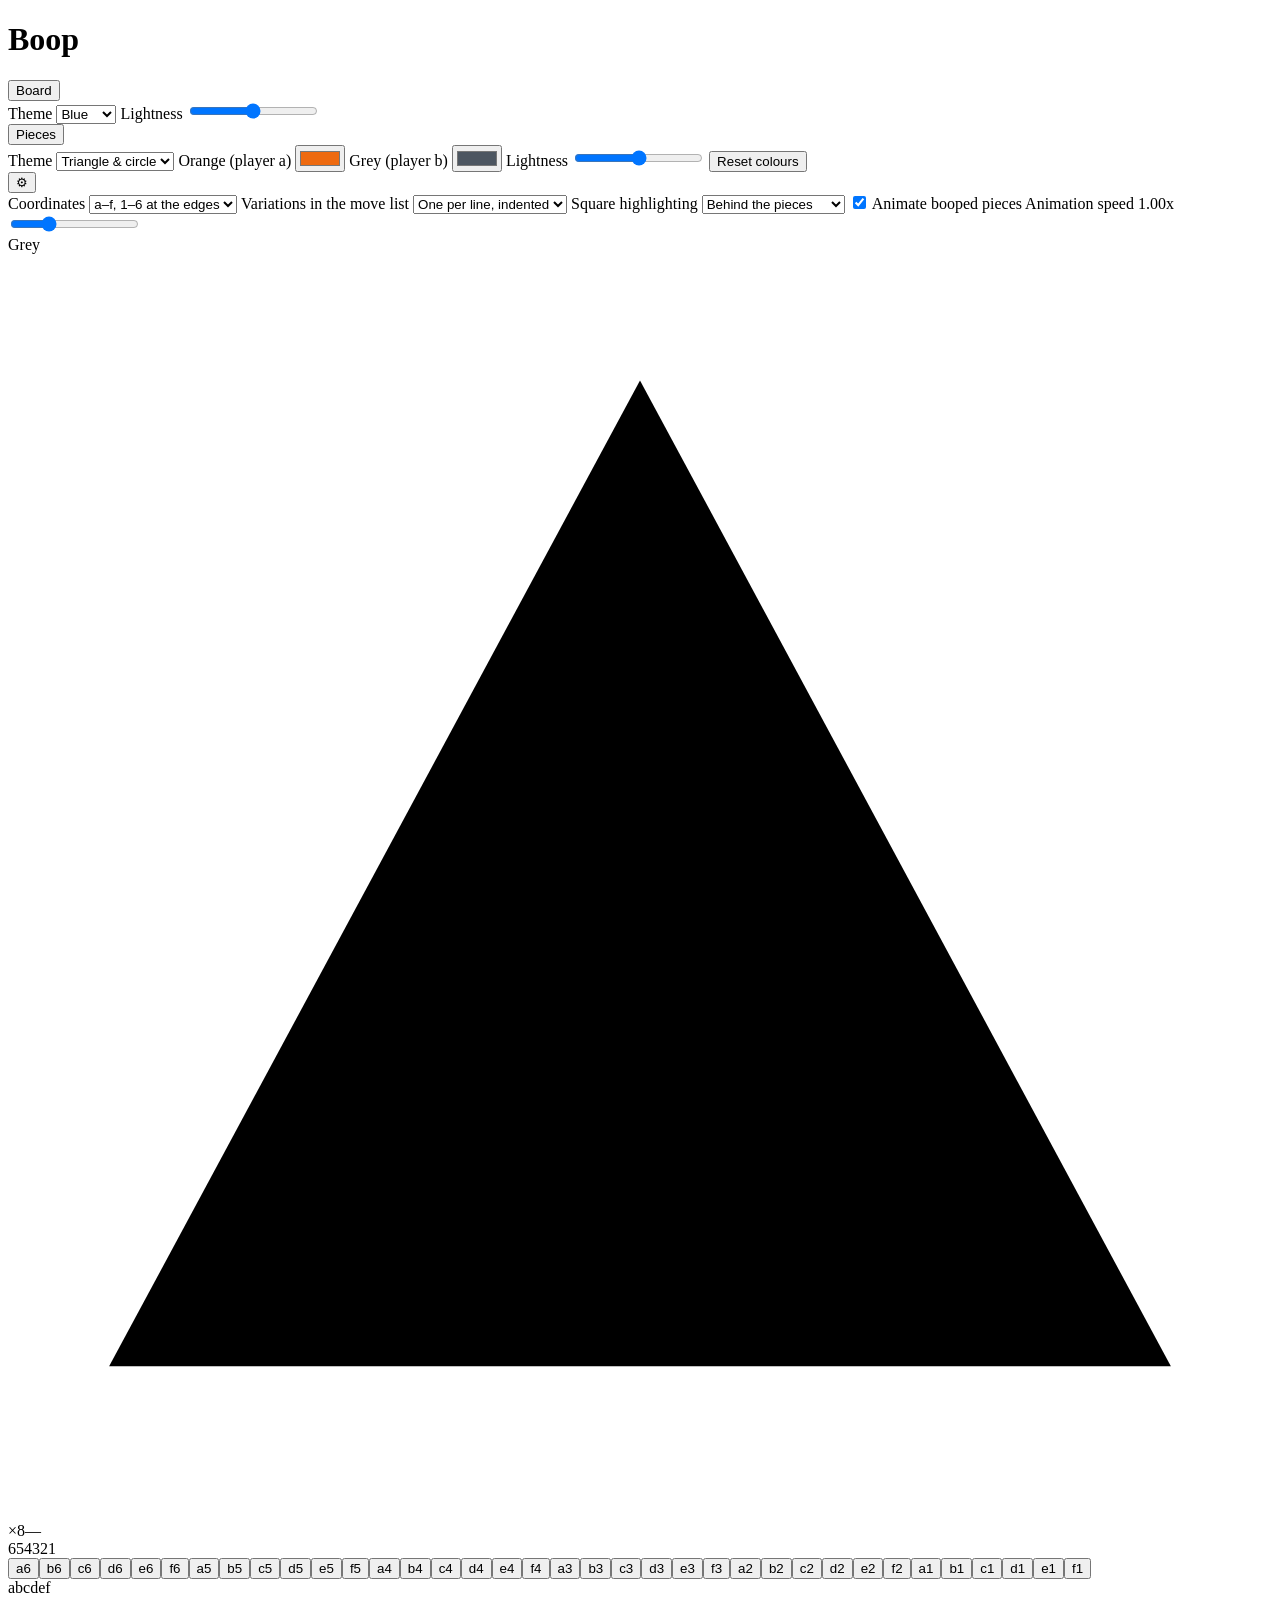
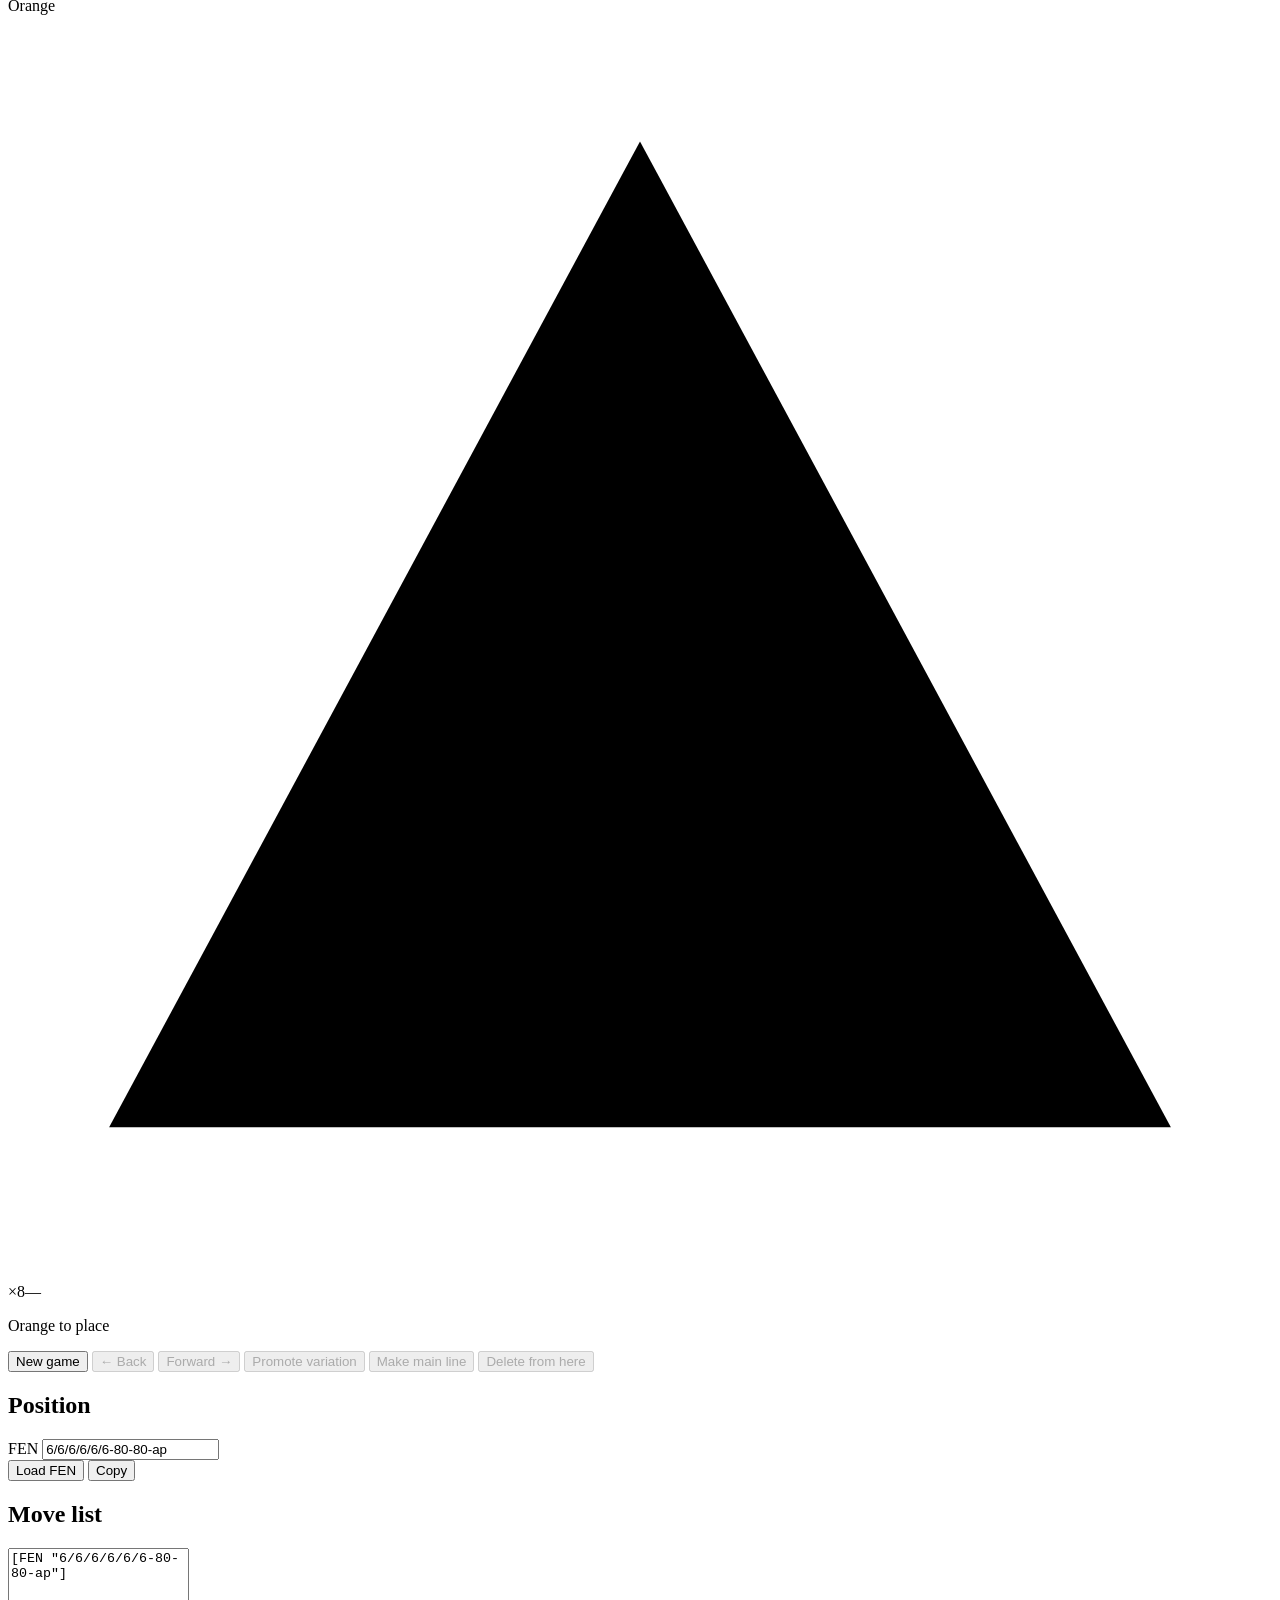
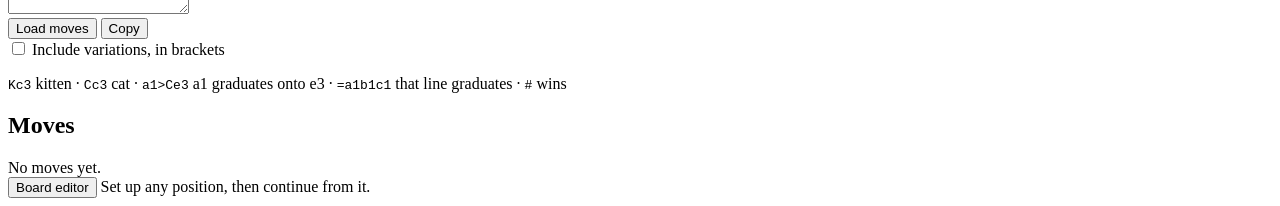
==== index.html @ 4d149a6b "Add files via upload" ====
<!doctype html>
<html lang="en">
<head>
<meta charset="utf-8">
<meta name="viewport" content="width=device-width, initial-scale=1">
<title>Boop analysis board</title>
<link rel="stylesheet" href="style.css">
</head>
<body data-board-theme="blue" data-piece-theme="shapes" data-coords="edge" data-highlight="behind" data-moves="indented">

<header>
  <h1>Boop</h1>

  <div class="menus">
    <div class="menu" id="menu-board">
      <button class="menu-button" aria-expanded="false">Board</button>
      <div class="menu-panel">
        <label class="field">Theme
          <select id="board-theme">
            <option value="blue">Blue</option>
            <option value="slate">Slate</option>
            <option value="forest">Forest</option>
            <option value="sand">Sand</option>
          </select>
        </label>
        <label class="field">Lightness
          <input type="range" id="board-light" min="-22" max="22" step="1" value="0">
        </label>
      </div>
    </div>

    <div class="menu" id="menu-pieces">
      <button class="menu-button" aria-expanded="false">Pieces</button>
      <div class="menu-panel">
        <label class="field">Theme
          <select id="piece-theme">
            <option value="shapes">Triangle &amp; circle</option>
            <option value="solid">Solid</option>
            <option value="outline">Outline</option>
          </select>
        </label>
        <label class="field">Orange (player a)
          <input type="color" id="colour-a" value="#ee6a10">
        </label>
        <label class="field">Grey (player b)
          <input type="color" id="colour-b" value="#4d5661">
        </label>
        <label class="field">Lightness
          <input type="range" id="piece-light" min="-25" max="25" step="1" value="0">
        </label>
        <button class="reset-colours" id="reset-colours">Reset colours</button>
      </div>
    </div>

    <div class="menu" id="menu-settings">
      <button class="menu-button" aria-expanded="false" title="Settings">&#9881;</button>
      <div class="menu-panel">
        <label class="field">Coordinates
          <select id="coords">
            <option value="none">Invisible</option>
            <option value="edge" selected>a&ndash;f, 1&ndash;6 at the edges</option>
            <option value="square">In every square</option>
          </select>
        </label>
        <label class="field">Variations in the move list
          <select id="moves-format">
            <option value="indented" selected>One per line, indented</option>
            <option value="inline">Inline, in brackets</option>
          </select>
        </label>
        <label class="field">Square highlighting
          <select id="highlight">
            <option value="behind" selected>Behind the pieces</option>
            <option value="front">In front of the pieces</option>
          </select>
        </label>
        <label class="field checkbox">
          <input type="checkbox" id="animate" checked> Animate booped pieces
        </label>
        <label class="field">Animation speed <span class="readout" id="speed-readout"></span>
          <input type="range" id="speed" min="0.25" max="3" step="0.25" value="1">
        </label>
      </div>
    </div>
  </div>
</header>

<main>
  <section class="board-side">
    <div class="hand" id="hand-b"></div>

    <div class="board-area">
      <div class="board-wrap" id="board-wrap">
        <div class="ranks" id="ranks"></div>
        <div class="board" id="board"></div>
        <div class="files" id="files"></div>
        <div class="resize" id="resize" title="Drag to resize the board"></div>
      </div>

      <div class="palette" id="palette" hidden>
        <button class="tile" data-brush="a-kit" title="Orange kitten"></button>
        <button class="tile" data-brush="a-cat" title="Orange cat"></button>
        <button class="tile" data-brush="b-kit" title="Grey kitten"></button>
        <button class="tile" data-brush="b-cat" title="Grey cat"></button>
        <button class="tile erase" data-brush="delete" title="Remove pieces">&#10005;</button>
      </div>
    </div>

    <div class="hand" id="hand-a"></div>

    <p class="status" id="status"></p>

    <div class="controls">
      <button id="new-game">New game</button>
      <button id="back">&larr; Back</button>
      <button id="forward">Forward &rarr;</button>
      <button id="promote" title="Move this line up one level">Promote variation</button>
      <button id="make-main" title="Make this the principal line">Make main line</button>
      <button id="delete-branch">Delete from here</button>
    </div>

    <div class="card">
      <h2>Position</h2>
      <label class="field">FEN
        <input id="fen" spellcheck="false">
      </label>
      <div class="row">
        <button id="load-fen">Load FEN</button>
        <button id="copy-fen">Copy</button>
      </div>
    </div>

    <div class="card">
      <h2>Move list</h2>
      <textarea id="movetext" rows="4" spellcheck="false"
                placeholder="1. Kc3 Kd4 2. Kc4"></textarea>
      <div class="row">
        <button id="load-moves">Load moves</button>
        <button id="copy-moves">Copy</button>
      </div>
      <label class="field checkbox with-variations">
        <input type="checkbox" id="with-variations"> Include variations, in brackets
      </label>
      <p class="hint">
        <code>Kc3</code> kitten &middot; <code>Cc3</code> cat &middot;
        <code>a1&gt;Ce3</code> a1 graduates onto e3 &middot;
        <code>=a1b1c1</code> that line graduates &middot; <code>#</code> wins
      </p>
    </div>

    <p class="error" id="error" hidden></p>
  </section>

  <section class="panel">
    <div class="card" id="editor-card" hidden>
      <h2>Board editor</h2>
      <p class="hint">Pick a tile, then click squares. The cross removes pieces.</p>

      <label class="field">To move
        <select id="editor-turn">
          <option value="a">Orange</option>
          <option value="b">Grey</option>
        </select>
      </label>

      <table class="hands-table">
        <tr><th></th><th>Kittens</th><th>Cats</th><th>Total</th></tr>
        <tr>
          <th>Orange</th>
          <td><input type="number" id="hand-a-kits" min="0" max="8" value="0"></td>
          <td><input type="number" id="hand-a-cats" min="0" max="8" value="0"></td>
          <td class="total" id="total-a">0/8</td>
        </tr>
        <tr>
          <th>Grey</th>
          <td><input type="number" id="hand-b-kits" min="0" max="8" value="0"></td>
          <td><input type="number" id="hand-b-cats" min="0" max="8" value="0"></td>
          <td class="total" id="total-b">0/8</td>
        </tr>
      </table>

      <p class="error" id="editor-error" hidden></p>
      <div class="row">
        <button id="continue-here">Continue from here</button>
        <button id="editor-clear">Clear board</button>
        <button id="editor-cancel">Cancel</button>
      </div>
    </div>

    <div class="card moves-card">
      <h2>Moves</h2>
      <div class="notation" id="notation"></div>
    </div>

    <div class="card" id="graduation-card" hidden>
      <h2>Choose a line to graduate</h2>
      <p class="hint">Hover to preview, click to graduate.</p>
      <ul class="options" id="graduation-options"></ul>
    </div>
  </section>
</main>

<footer>
  <button id="toggle-editor">Board editor</button>
  <span class="footer-hint" id="editor-hint">Set up any position, then continue from it.</span>
</footer>

<div class="picker" id="picker" hidden>
  <button data-piece="kit"><span class="swatch kit"></span>Kitten</button>
  <button data-piece="cat"><span class="swatch cat"></span>Cat</button>
</div>

<ul class="context" id="context" hidden>
  <li data-action="promote">Promote variation</li>
  <li data-action="make-main">Make main line</li>
  <li data-action="delete">Delete from here</li>
</ul>

<script src="rules.js"></script>
<script src="notation.js"></script>
<script src="api.js"></script>
<script src="app.js"></script>
</body>
</html>
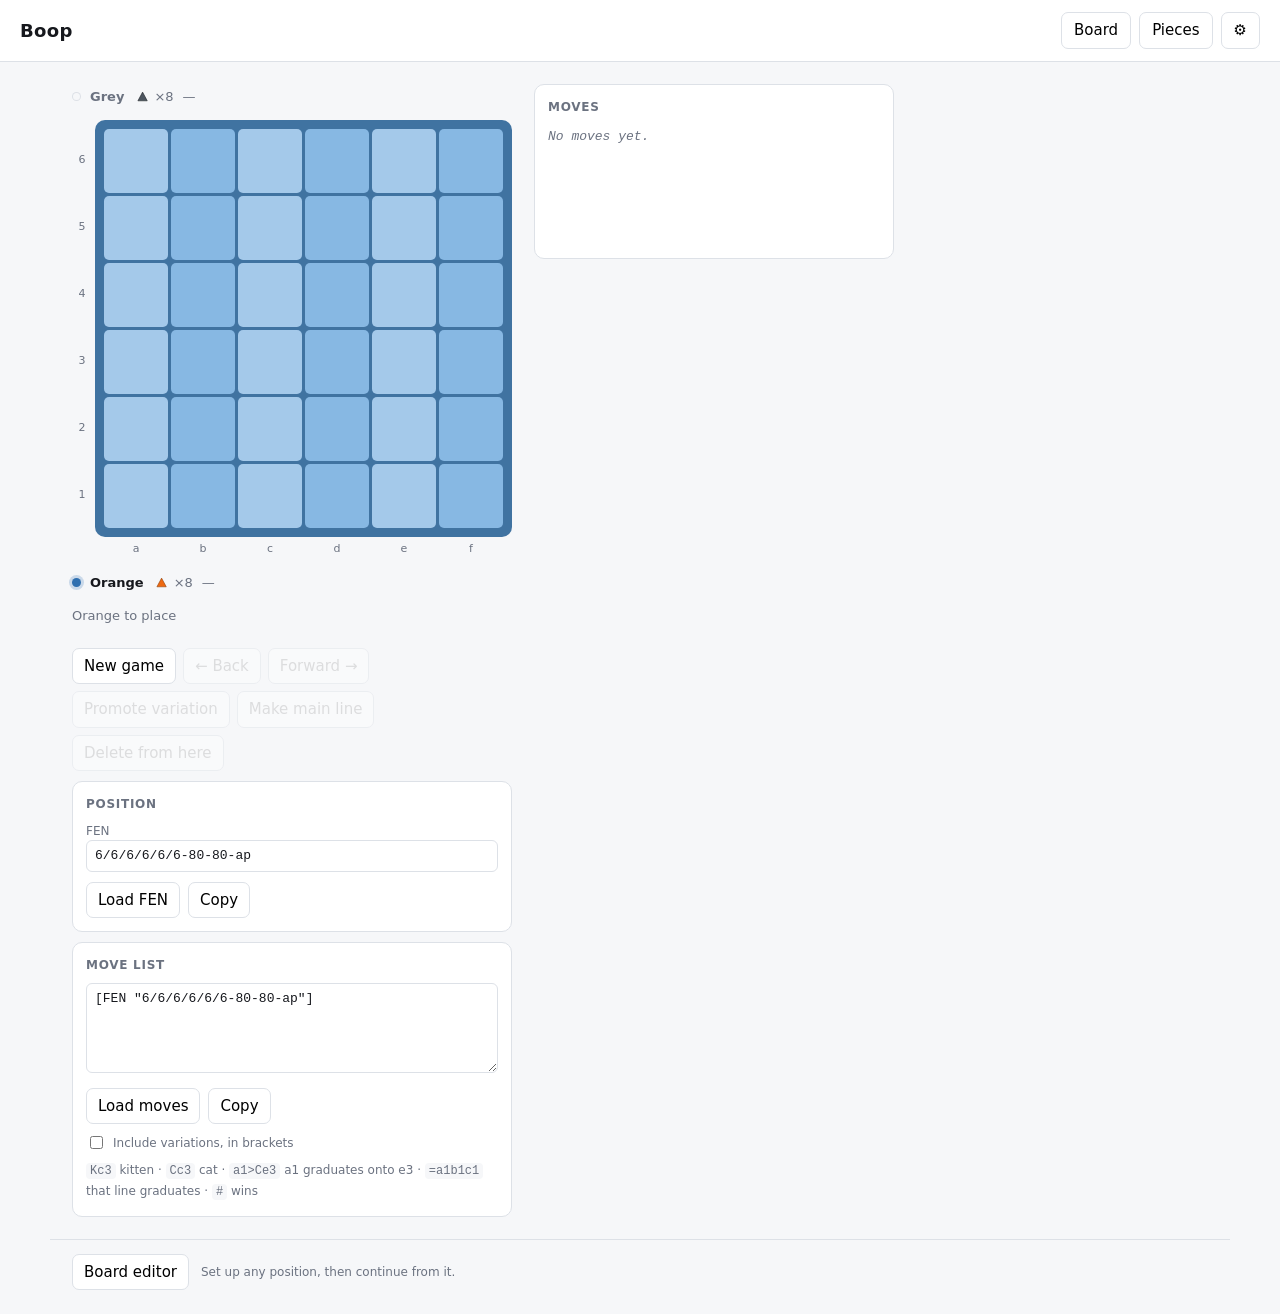
==== commit fa52726d: "Add files via upload" ====
--- a/index.html
+++ b/index.html
@@ -109,46 +109,6 @@
     <div class="hand" id="hand-a"></div>
 
     <p class="status" id="status"></p>
-
-    <div class="controls">
-      <button id="new-game">New game</button>
-      <button id="back">&larr; Back</button>
-      <button id="forward">Forward &rarr;</button>
-      <button id="promote" title="Move this line up one level">Promote variation</button>
-      <button id="make-main" title="Make this the principal line">Make main line</button>
-      <button id="delete-branch">Delete from here</button>
-    </div>
-
-    <div class="card">
-      <h2>Position</h2>
-      <label class="field">FEN
-        <input id="fen" spellcheck="false">
-      </label>
-      <div class="row">
-        <button id="load-fen">Load FEN</button>
-        <button id="copy-fen">Copy</button>
-      </div>
-    </div>
-
-    <div class="card">
-      <h2>Move list</h2>
-      <textarea id="movetext" rows="4" spellcheck="false"
-                placeholder="1. Kc3 Kd4 2. Kc4"></textarea>
-      <div class="row">
-        <button id="load-moves">Load moves</button>
-        <button id="copy-moves">Copy</button>
-      </div>
-      <label class="field checkbox with-variations">
-        <input type="checkbox" id="with-variations"> Include variations, in brackets
-      </label>
-      <p class="hint">
-        <code>Kc3</code> kitten &middot; <code>Cc3</code> cat &middot;
-        <code>a1&gt;Ce3</code> a1 graduates onto e3 &middot;
-        <code>=a1b1c1</code> that line graduates &middot; <code>#</code> wins
-      </p>
-    </div>
-
-    <p class="error" id="error" hidden></p>
   </section>
 
   <section class="panel">
@@ -198,6 +158,48 @@
       <ul class="options" id="graduation-options"></ul>
     </div>
   </section>
+
+  <section class="text-side">
+    <div class="controls">
+      <button id="new-game">New game</button>
+      <button id="back">&larr; Back</button>
+      <button id="forward">Forward &rarr;</button>
+      <button id="promote" title="Move this line up one level">Promote variation</button>
+      <button id="make-main" title="Make this the principal line">Make main line</button>
+      <button id="delete-branch">Delete from here</button>
+    </div>
+
+    <p class="error" id="error" hidden></p>
+
+    <div class="card">
+      <h2>Position</h2>
+      <label class="field">FEN
+        <input id="fen" spellcheck="false">
+      </label>
+      <div class="row">
+        <button id="load-fen">Load FEN</button>
+        <button id="copy-fen">Copy</button>
+      </div>
+    </div>
+
+    <div class="card">
+      <h2>Move list</h2>
+      <textarea id="movetext" rows="4" spellcheck="false"
+                placeholder="1. Kc3 Kd4 2. Kc4"></textarea>
+      <div class="row">
+        <button id="load-moves">Load moves</button>
+        <button id="copy-moves">Copy</button>
+      </div>
+      <label class="field checkbox with-variations">
+        <input type="checkbox" id="with-variations"> Include variations, in brackets
+      </label>
+      <p class="hint">
+        <code>Kc3</code> kitten &middot; <code>Cc3</code> cat &middot;
+        <code>a1&gt;Ce3</code> a1 graduates onto e3 &middot;
+        <code>=a1b1c1</code> that line graduates &middot; <code>#</code> wins
+      </p>
+    </div>
+  </section>
 </main>
 
 <footer>
--- a/style.css
+++ b/style.css
@@ -0,0 +1,405 @@
+/* Colours are defined as HSL parts so the lightness sliders can shift a whole
+   theme without redefining it. Each theme sets hue/saturation/lightness, and
+   --board-shift / --piece-shift move the lightness up or down. */
+:root {
+  --board-shift: 0;
+  --piece-shift: 0;
+  --board-size: 440px;
+
+  /* Piece colours. These are the fallbacks; the colour pickers and the
+     lightness slider overwrite them from JavaScript, which is where hex from
+     an <input type="color"> gets turned into HSL so the slider can shift it.
+     A light board needs pieces that are vivid (orange) or dark (grey) - a
+     mid-tone grey on light blue is exactly the low-contrast case to avoid. */
+  --orange: hsl(22 92% 47%);
+  --orange-edge: hsl(22 92% 27%);
+  --grey: hsl(215 13% 34%);
+  --grey-edge: hsl(215 13% 16%);
+
+  --slide-ms: 200ms;
+
+  --ink: #16181d;
+  --muted: #6b7280;
+  --paper: #f6f7f9;
+  --card: #ffffff;
+  --line: #dde1e7;
+  --accent: #2f6fb0;
+  --danger: #b03a3a;
+}
+
+/* Board themes. The default blue is deliberately light so the pieces carry the
+   contrast rather than competing with the board. */
+[data-board-theme="blue"]   { --bh: 208; --bs: 62%; --bl: 78%; }
+[data-board-theme="slate"]  { --bh: 214; --bs: 14%; --bl: 76%; }
+[data-board-theme="forest"] { --bh: 120; --bs: 26%; --bl: 74%; }
+[data-board-theme="sand"]   { --bh: 36;  --bs: 46%; --bl: 79%; }
+
+body {
+  --board:     hsl(var(--bh) var(--bs) calc(var(--bl) + var(--board-shift) * 1%));
+  --board-alt: hsl(var(--bh) var(--bs) calc(var(--bl) + var(--board-shift) * 1% - 7%));
+  --frame:     hsl(var(--bh) calc(var(--bs) * 0.7) calc(var(--bl) + var(--board-shift) * 1% - 34%));
+  --mark:      hsl(var(--bh) var(--bs) calc(var(--bl) + var(--board-shift) * 1% + 14%));
+  --coord:     hsl(var(--bh) calc(var(--bs) * 0.6) calc(var(--bl) + var(--board-shift) * 1% - 40%));
+}
+
+* { box-sizing: border-box; }
+
+body {
+  margin: 0;
+  font: 15px/1.5 system-ui, -apple-system, "Segoe UI", sans-serif;
+  color: var(--ink);
+  background: var(--paper);
+}
+
+/* ---------- header and menus ---------- */
+header {
+  display: flex; align-items: center; justify-content: space-between;
+  gap: 16px; padding: 12px 20px; border-bottom: 1px solid var(--line);
+  background: var(--card); position: relative; z-index: 30;
+}
+header h1 { margin: 0; font-size: 18px; letter-spacing: .02em; }
+.menus { display: flex; gap: 8px; }
+.menu { position: relative; }
+.menu-button {
+  padding: 6px 12px; border: 1px solid var(--line); border-radius: 7px;
+  background: var(--card); cursor: pointer; font: inherit;
+}
+.menu-button:hover, .menu.open .menu-button { border-color: var(--accent); color: var(--accent); }
+.menu-panel {
+  position: absolute; right: 0; top: calc(100% + 6px); z-index: 40;
+  min-width: 220px; padding: 12px; display: none;
+  background: var(--card); border: 1px solid var(--line); border-radius: 10px;
+  box-shadow: 0 10px 30px rgba(0,0,0,.14);
+}
+.menu.open .menu-panel { display: block; }
+
+select, input, textarea, button { font: inherit; }
+select, textarea, input:not([type]) {
+  padding: 5px 8px; border: 1px solid var(--line); border-radius: 6px;
+  background: var(--card); color: var(--ink); width: 100%;
+}
+textarea, input:not([type]) { font-family: ui-monospace, "Cascadia Code", monospace; font-size: 13px; }
+input[type="range"] { width: 100%; accent-color: var(--accent); }
+.field { display: block; font-size: 12px; color: var(--muted); margin-bottom: 10px; }
+.field:last-child { margin-bottom: 0; }
+.field.checkbox { display: flex; align-items: center; gap: 7px; }
+.field.checkbox input { width: auto; }
+
+/* ---------- layout ---------- */
+/* Three blocks: the board, the move tree, and the text and buttons that go
+   with the line. On a wide screen the tree takes a column of its own and the
+   other two stack beside it. */
+main {
+  display: grid;
+  grid-template-columns: min-content minmax(280px, 360px);
+  grid-template-areas:
+    "board panel"
+    "text  panel";
+  gap: 22px; padding: 22px; align-items: start;
+  max-width: 1180px; margin: 0 auto;
+}
+.board-side { grid-area: board; }
+.panel { grid-area: panel; }
+.text-side { grid-area: text; }
+
+/* Narrow enough and they stack, with the moves directly under the board -
+   putting them last would leave a phone scrolling past everything else to
+   find the line it is playing through. */
+@media (max-width: 900px) {
+  main {
+    grid-template-columns: 1fr;
+    grid-template-areas: "board" "panel" "text";
+  }
+}
+
+.board-side, .text-side {
+  display: flex; flex-direction: column; gap: 10px; width: var(--board-size);
+}
+@media (max-width: 900px) {
+  /* Stacked, all three want the board's width so the column has one edge. */
+  .board-side, .text-side, .panel { width: min(var(--board-size), 100%); }
+  /* The list is right under the board now, so it has to leave the buttons
+     below it somewhere to be. */
+  .moves-card .notation { max-height: 45vh; }
+}
+
+/* ---------- board ---------- */
+.board-wrap {
+  position: relative;
+  display: grid;
+  grid-template-columns: 20px 1fr;
+  grid-template-rows: 1fr 20px;
+  gap: 3px;
+  width: var(--board-size);
+}
+[data-coords="none"] .ranks, [data-coords="none"] .files,
+[data-coords="square"] .ranks, [data-coords="square"] .files { visibility: hidden; }
+
+.board {
+  display: grid; grid-template-columns: repeat(6, 1fr); gap: 3px;
+  padding: 9px; border-radius: 10px; background: var(--frame);
+  aspect-ratio: 1; width: 100%;
+}
+.ranks, .files { display: grid; gap: 3px; font-size: 11px; color: var(--muted); }
+.ranks { grid-template-rows: repeat(6, 1fr); padding: 9px 0; }
+.files { grid-column: 2; grid-template-columns: repeat(6, 1fr); padding: 0 9px; }
+.ranks span, .files span { display: grid; place-items: center; }
+
+.square {
+  position: relative; border: 0; padding: 0; cursor: pointer;
+  background: var(--board); border-radius: 5px; aspect-ratio: 1;
+  display: grid; place-items: center; transition: box-shadow .12s;
+}
+.square:nth-child(even) { background: var(--board-alt); }
+.square:disabled { cursor: default; opacity: 1; }
+
+/* Pieces sit above the square's own background and its inset rings. */
+.square .piece { position: relative; z-index: 1; }
+
+/* Square markings, in order of precedence.
+ *
+ * These selectors all have the same specificity, so which one wins on a square
+ * carrying several of them is decided by the order they appear here. Weakest
+ * first, strongest last:
+ *
+ *   source          one of your pieces could graduate
+ *   playable:hover  the pointer is over a square you may play
+ *   last            where the previous move landed
+ *   selected        the piece you have chosen to graduate
+ *   highlight       the line you are previewing before graduating it
+ *
+ * `highlight` has to come last. Completing a line usually means the square you
+ * just played is part of it, so that square carries `last` as well - and if
+ * `last` won, the one square that most needs to show which line you are about
+ * to take would be the one square that did not.
+ *
+ * Two ways of drawing them. Behind (the default): inset rings on the square
+ * itself, which paint above its background but below anything inside it, so a
+ * piece keeps exactly the colour it was given. In front: an overlay above the
+ * piece, more visible on a busy board but it tints what it covers.
+ */
+.square::after {
+  content: ""; position: absolute; inset: 0; border-radius: 5px;
+  pointer-events: none; z-index: 2; display: none;
+}
+.square.source { cursor: pointer; }
+
+/* --- behind --- */
+[data-highlight="behind"] .square.source { box-shadow: inset 0 0 0 2px var(--mark); }
+[data-highlight="behind"] .square.playable:hover { box-shadow: inset 0 0 0 3px var(--mark); }
+[data-highlight="behind"] .square.last { box-shadow: inset 0 0 0 3px var(--accent); }
+[data-highlight="behind"] .square.selected { box-shadow: inset 0 0 0 4px var(--accent); }
+[data-highlight="behind"] .square.highlight { box-shadow: inset 0 0 0 4px #f0b429; }
+
+/* --- in front --- */
+[data-highlight="front"] .square.source::after {
+  display: block; box-shadow: inset 0 0 0 2px var(--mark);
+}
+[data-highlight="front"] .square.playable:hover::after {
+  display: block; box-shadow: inset 0 0 0 3px var(--mark);
+}
+[data-highlight="front"] .square.last::after {
+  display: block; box-shadow: inset 0 0 0 3px var(--accent);
+}
+[data-highlight="front"] .square.selected::after {
+  display: block; box-shadow: inset 0 0 0 4px var(--accent);
+}
+[data-highlight="front"] .square.highlight::after {
+  display: block; box-shadow: inset 0 0 0 4px #f0b429; background: rgba(240, 180, 41, .38);
+}
+
+/* A dot marks where the cat may go on an empty-hand turn. It sits under the
+   piece, so the square the piece came from still reads as occupied. */
+.square.target::before {
+  content: ""; position: absolute; left: 50%; top: 50%;
+  width: 28%; height: 28%; transform: translate(-50%, -50%);
+  border-radius: 50%; background: var(--accent); opacity: .55;
+  pointer-events: none; z-index: 0;
+}
+
+.coord {
+  position: absolute; left: 3px; top: 2px; font-size: 9px; line-height: 1;
+  color: var(--coord); pointer-events: none; display: none;
+}
+[data-coords="square"] .coord { display: block; }
+
+/* Drag the bottom-left corner to resize. */
+.resize {
+  position: absolute; right: -5px; bottom: 15px; width: 18px; height: 18px;
+  cursor: nwse-resize; border-radius: 4px;
+  background:
+    linear-gradient(-45deg, transparent 44%, var(--muted) 44%, var(--muted) 56%, transparent 56%),
+    linear-gradient(-45deg, transparent 64%, var(--muted) 64%, var(--muted) 76%, transparent 76%);
+  opacity: 0; transition: opacity .15s;
+}
+.board-wrap:hover .resize, .resize.dragging { opacity: .85; }
+
+/* ---------- pieces ---------- */
+.piece {
+  width: 74%; height: 74%; display: grid; place-items: center;
+  pointer-events: none;
+}
+.piece svg { width: 100%; height: 100%; overflow: visible; }
+.piece .body { stroke-width: 5; }
+.piece.a .body { fill: var(--orange); stroke: var(--orange-edge); }
+.piece.b .body { fill: var(--grey);   stroke: var(--grey-edge); }
+.piece.sliding { transition: transform var(--slide-ms) ease-out; }
+
+[data-piece-theme="shapes"] .piece.kit svg { width: 62%; height: 62%; }
+[data-piece-theme="solid"]   .piece .body { stroke: none; }
+[data-piece-theme="solid"]   .piece.kit svg { width: 58%; height: 58%; }
+[data-piece-theme="outline"] .piece .body { fill: transparent; stroke-width: 9; }
+
+/* ---------- hands ---------- */
+.hand {
+  display: flex; align-items: center; gap: 9px;
+  font-size: 13px; color: var(--muted); min-height: 26px;
+}
+.hand .turn {
+  width: 9px; height: 9px; border-radius: 50%; background: transparent;
+  box-shadow: inset 0 0 0 1px var(--line); flex: none;
+}
+.hand.active .turn { background: var(--accent); box-shadow: 0 0 0 3px rgba(47,111,176,.22); }
+.hand .name { font-weight: 600; color: var(--muted); }
+.hand.active .name { color: var(--ink); }
+.hand .pool { display: flex; align-items: center; gap: 3px; }
+.hand .pool .piece { width: 18px; height: 18px; }
+
+.status { min-height: 20px; margin: 0; font-size: 13px; color: var(--muted); }
+.controls { display: flex; flex-wrap: wrap; gap: 7px; }
+button {
+  padding: 6px 11px; border: 1px solid var(--line); border-radius: 7px;
+  background: var(--card); cursor: pointer;
+}
+button:hover:not(:disabled) { border-color: var(--accent); color: var(--accent); }
+/* Squares are buttons too, and a square is disabled whenever it is not a legal
+   move - which includes every occupied square. Dimming those dimmed the pieces
+   sitting on them, so a piece set to pure red painted as a murky pink. */
+button:disabled:not(.square) { opacity: .4; cursor: default; }
+
+/* ---------- cards ---------- */
+.panel { display: flex; flex-direction: column; gap: 14px; }
+.card { background: var(--card); border: 1px solid var(--line); border-radius: 10px; padding: 13px; }
+.card h2 { margin: 0 0 9px; font-size: 12px; text-transform: uppercase;
+           letter-spacing: .06em; color: var(--muted); }
+.row { display: flex; gap: 8px; margin-top: 8px; }
+.hint { margin: 8px 0 0; font-size: 12px; color: var(--muted); line-height: 1.7; }
+.hint code { background: var(--paper); padding: 1px 4px; border-radius: 4px; }
+
+/* ---------- notation ---------- */
+.moves-card .notation { min-height: 120px; max-height: 460px; overflow-y: auto; }
+.notation {
+  font-family: ui-monospace, "Cascadia Code", monospace; font-size: 13px;
+  line-height: 1.9;
+}
+.notation .ply { padding: 1px 5px; border-radius: 5px; cursor: pointer; }
+.notation .ply:hover { background: var(--paper); }
+.notation .ply.current { background: var(--accent); color: #fff; }
+.notation .number { color: var(--muted); margin-right: 2px; }
+/* One variation per line, indented from the line it branches off, and indented
+   again for each level of nesting - the nesting comes from these blocks being
+   inside one another, so no depth counter is needed. */
+[data-moves="indented"] .notation .variation {
+  display: block;
+  margin: 2px 0 2px 14px; padding-left: 9px;
+  border-left: 2px solid var(--line); color: var(--muted); font-size: 12px;
+}
+[data-moves="indented"] .notation .variation .variation { border-left-color: var(--accent); opacity: .95; }
+
+/* Inline: run them into the text in brackets. */
+[data-moves="inline"] .notation .variation { color: var(--muted); }
+.notation .empty { color: var(--muted); font-style: italic; }
+
+.options { list-style: none; margin: 0; padding: 0; }
+.options li {
+  padding: 7px 10px; border: 1px solid var(--line); border-radius: 7px;
+  margin-bottom: 6px; cursor: pointer;
+  font-family: ui-monospace, "Cascadia Code", monospace; font-size: 13px;
+  display: flex; align-items: center; gap: 8px;
+}
+.options li:hover { border-color: var(--accent); background: var(--paper); }
+.options .kind { margin-left: auto; font-family: inherit; font-size: 11px; color: var(--muted); }
+
+.error { color: var(--danger); font-size: 13px; margin: 0; }
+
+/* ---------- floating bits ---------- */
+.picker, .context {
+  position: absolute; z-index: 50;
+  background: var(--card); border: 1px solid var(--line); border-radius: 10px;
+  box-shadow: 0 8px 24px rgba(0,0,0,.18);
+}
+.picker { display: flex; gap: 6px; padding: 6px; }
+/* An explicit display beats the browser's [hidden] rule, so restate it. */
+.picker[hidden], .context[hidden] { display: none; }
+.picker button { display: flex; align-items: center; gap: 7px; }
+.swatch { width: 15px; height: 15px; display: inline-block; }
+.swatch { background: var(--swatch, var(--orange)); }
+.swatch.kit { clip-path: polygon(50% 0, 100% 100%, 0 100%); }
+.swatch.cat { border-radius: 50%; }
+
+.context { list-style: none; margin: 0; padding: 5px; min-width: 168px; }
+.context li { padding: 6px 10px; border-radius: 6px; cursor: pointer; font-size: 13px; }
+.context li:hover { background: var(--paper); color: var(--accent); }
+.context li.disabled { opacity: .4; pointer-events: none; }
+
+input[type="color"] {
+  width: 100%; height: 30px; padding: 2px; cursor: pointer;
+  border: 1px solid var(--line); border-radius: 6px; background: var(--card);
+}
+.reset-colours { width: 100%; margin-top: 2px; }
+.readout { color: var(--ink); font-variant-numeric: tabular-nums; }
+
+.with-variations { margin-top: 9px; margin-bottom: 0; }
+
+/* ---------- board editor ---------- */
+.board-area { display: flex; align-items: flex-start; gap: 12px; }
+
+.palette { display: flex; flex-direction: column; gap: 7px; padding-top: 9px; }
+/* An explicit display beats the browser's [hidden] rule, so restate it -
+   without this the tiles stay beside the board in analysis mode. */
+.palette[hidden] { display: none; }
+.palette .tile {
+  width: 40px; height: 40px; padding: 0; border-radius: 8px;
+  border: 1px solid var(--line); background: var(--card);
+  display: grid; place-items: center; cursor: pointer;
+}
+.palette .tile:hover { border-color: var(--accent); }
+.palette .tile.active {
+  border-color: var(--accent); box-shadow: 0 0 0 3px rgba(47, 111, 176, .22);
+}
+.palette .tile .piece { width: 26px; height: 26px; }
+.palette .tile.erase { font-size: 17px; color: var(--danger); }
+
+/* The board takes the whole column normally; with the palette beside it, it
+   has to give up the palette's width so the two together still fit. */
+.board-area .board-wrap { width: 100%; }
+body[data-editing="1"] .board-area .board-wrap { width: calc(100% - 52px); }
+
+.hands-table { width: 100%; border-collapse: collapse; font-size: 12px; color: var(--muted); }
+.hands-table th { font-weight: 600; text-align: left; padding: 3px 6px 3px 0; }
+.hands-table td { padding: 3px 6px 3px 0; }
+.hands-table input[type="number"] {
+  width: 56px; padding: 4px 6px; border: 1px solid var(--line);
+  border-radius: 6px; background: var(--card); color: var(--ink); font-size: 13px;
+}
+.hands-table .total { font-variant-numeric: tabular-nums; }
+.hands-table .total.wrong { color: var(--danger); font-weight: 600; }
+
+/* In the editor every square is clickable and the rules do not apply, so the
+   usual playable/last markings are meaningless. */
+body[data-editing="1"] .square { cursor: cell; }
+
+footer {
+  display: flex; align-items: center; gap: 12px;
+  padding: 14px 22px 26px; max-width: 1180px; margin: 0 auto;
+  border-top: 1px solid var(--line);
+}
+.footer-hint { font-size: 12px; color: var(--muted); }
+
+/* The position a line starts from, when it is not the opening position. */
+.setup-tag {
+  display: block; margin-bottom: 7px; padding: 4px 7px;
+  background: var(--paper); border: 1px solid var(--line); border-radius: 6px;
+  font-size: 11px; color: var(--muted); word-break: break-all;
+}
+.setup-tag b { color: var(--ink); font-weight: 600; }
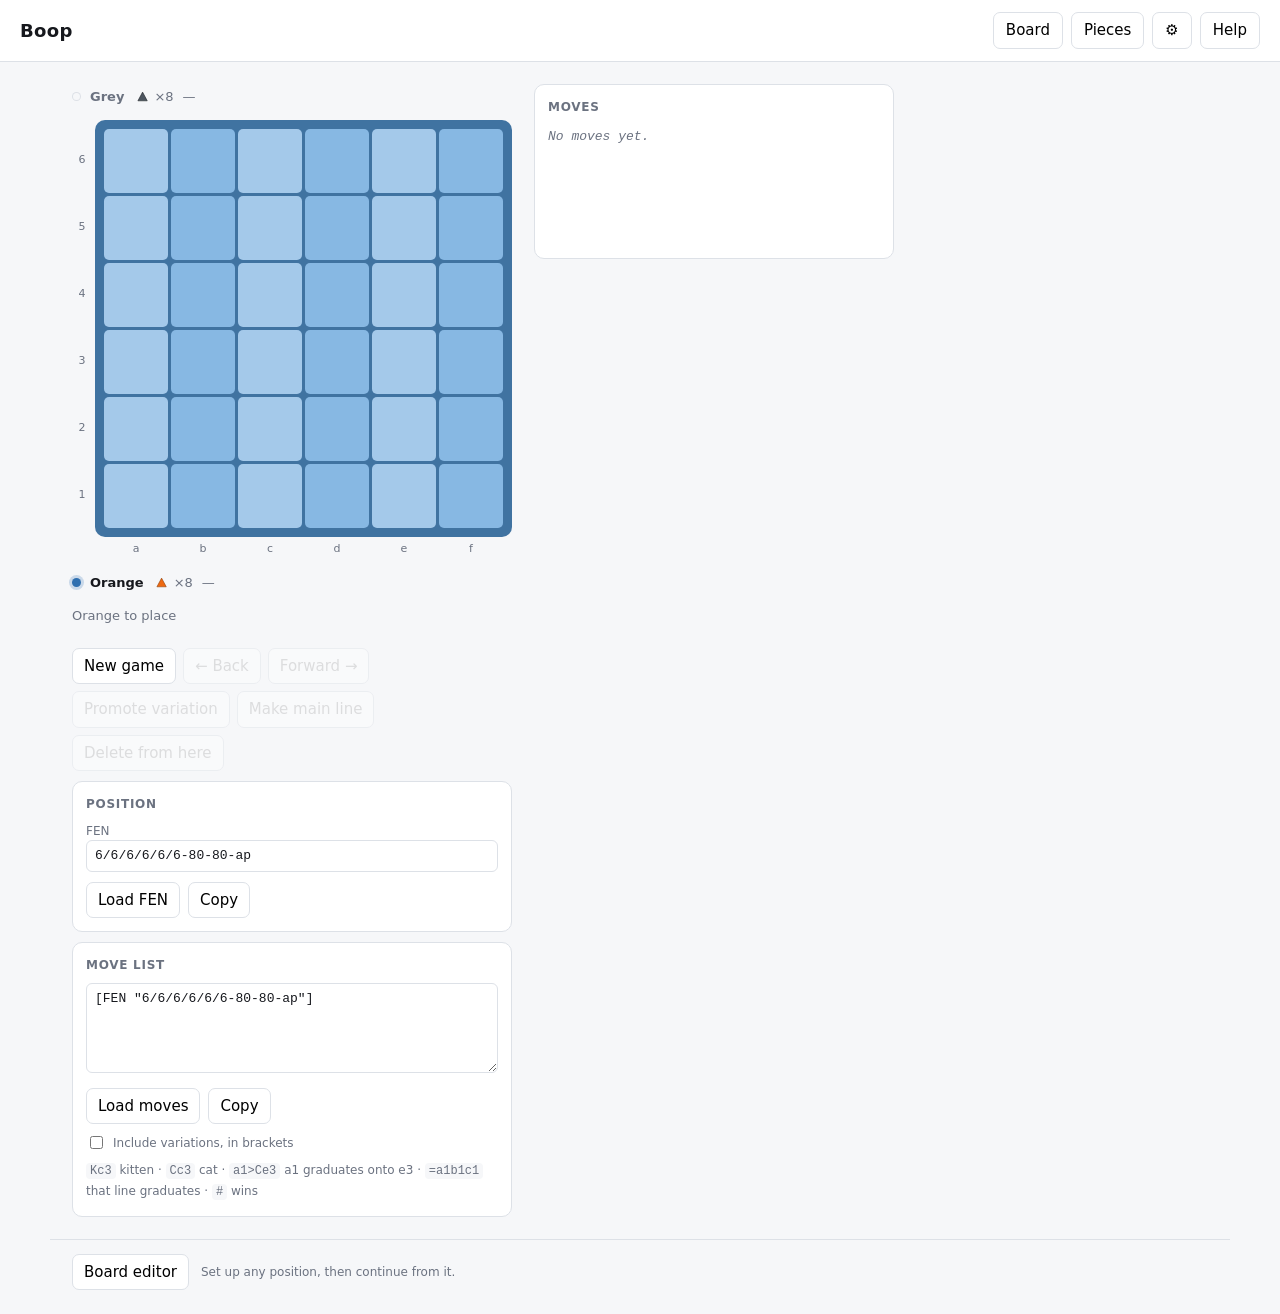
==== commit 15c2bbfd: "Add files via upload" ====
--- a/index.html
+++ b/index.html
@@ -80,6 +80,14 @@
         <label class="field">Animation speed <span class="readout" id="speed-readout"></span>
           <input type="range" id="speed" min="0.25" max="3" step="0.25" value="1">
         </label>
+      </div>
+    </div>
+
+    <div class="menu" id="menu-help">
+      <button class="menu-button" aria-expanded="false">Help</button>
+      <div class="menu-panel">
+        <button class="menu-item" id="show-rules">The rules of Boop</button>
+        <button class="menu-item" id="show-guide">Using this page</button>
       </div>
     </div>
   </div>
@@ -202,6 +210,240 @@
   </section>
 </main>
 
+<dialog class="help" id="help">
+  <form method="dialog" class="help-head">
+    <h2 id="help-title"></h2>
+    <button class="help-close" title="Close" aria-label="Close">&#10005;</button>
+  </form>
+
+  <article class="help-body" id="help-rules" tabindex="0" hidden>
+    <p class="lede">
+      Boop is played on a 6&times;6 bed. You each start with eight kittens in
+      hand, and you win by getting three of your cats in a row. Orange places
+      first.
+    </p>
+
+    <h3>A turn</h3>
+    <p>
+      Place one piece from your hand on any empty square. That is the whole
+      turn: pieces already on the bed are never picked up and moved, they only
+      ever get pushed around by what you place.
+    </p>
+
+    <h3>Booping</h3>
+    <p>
+      The piece you place pushes &mdash; <em>boops</em> &mdash; every piece in
+      the eight squares around it one square directly away from itself. Yours
+      and your opponent's alike.
+    </p>
+    <ul>
+      <li>A piece only moves if the square it would land on is empty. If
+        anything is already there, it stays where it is.</li>
+      <li>A piece booped off the edge of the bed goes back to its owner's
+        hand.</li>
+      <li><strong>Kittens cannot boop cats.</strong> A kitten you place shoves
+        the kittens around it and leaves the cats standing. A cat boops
+        everything.</li>
+    </ul>
+    <p>
+      Every direction is worked out from the square you played, so a piece can
+      be booped at most once per turn, and no boop can open a gap for another.
+    </p>
+
+    <h3>Graduating</h3>
+    <p>
+      Once the booping has settled, look for three of <em>your</em> pieces in a
+      row &mdash; along a rank, a file or a diagonal, on adjacent squares. All
+      three come off the bed and go back into your hand <strong>as
+      cats</strong>, whether they were kittens, cats or a mix of the two.
+    </p>
+    <p>
+      It does not matter how the line came about: the piece you placed need not
+      be in it, and a row you shunt your own pieces into by booping counts just
+      the same. Only the player who has just placed can graduate, and if there
+      is a line, graduating is compulsory. Make two lines at once and you choose
+      which one goes.
+    </p>
+
+    <h3>Winning</h3>
+    <ul>
+      <li><strong>Three of your cats in a row</strong> wins on the spot. The
+        line is not graduated &mdash; the game is simply over.</li>
+      <li>Getting <strong>all eight of your pieces onto the bed as cats</strong>
+        also wins.</li>
+    </ul>
+
+    <h3>When your hand is empty</h3>
+    <p>
+      If all eight of your pieces are on the bed you have nothing left to place,
+      so your turn is a different thing: take one of your own pieces off the
+      bed, graduate it, and put it straight back down as a cat on any empty
+      square &mdash; including the one it has just left. It boops from there
+      like any other placement, and can complete a line like any other.
+    </p>
+
+    <h3>Where this board differs from the printed rules</h3>
+    <p>
+      Two known gaps, shared with the engine this board takes its rules from:
+    </p>
+    <ul>
+      <li>A line you shove <em>your opponent's</em> pieces into is not spotted.
+        Only the mover's own pieces are ever checked.</li>
+      <li>The empty-hand turn here lets you graduate a cat as well as a kitten;
+        the printed rules allow only a kitten.</li>
+    </ul>
+  </article>
+
+  <article class="help-body" id="help-guide" tabindex="0" hidden>
+    <p class="lede">
+      This is an analysis board, not an opponent. Nothing here plays against
+      you: you play both sides, branch wherever you like, and step back and
+      forth through what you have built.
+    </p>
+
+    <h3>Playing a move</h3>
+    <ul>
+      <li>Click an empty square to place a piece there.</li>
+      <li>If you hold both a kitten and a cat, a small picker appears in the
+        colour of the side to move. Otherwise the only piece you have goes
+        straight down.</li>
+      <li>A placement that completes one line graduates it for you. One that
+        completes <em>two</em> stops and lists them; hover an option to see that
+        line lit up on the board, and click to take it.</li>
+    </ul>
+
+    <h3>The empty-hand turn</h3>
+    <p>
+      When every one of your pieces is on the bed, the board asks in the order
+      the move happens:
+    </p>
+    <ol>
+      <li>Your pieces are ringed. Click the one to graduate &mdash; it takes a
+        heavier ring.</li>
+      <li>Every square the cat may go to is dotted, the square it came from
+        included. Click one to play the move.</li>
+    </ol>
+    <p>
+      Clicking a different piece of yours picks that one instead, and
+      <kbd>Esc</kbd> clears the selection.
+    </p>
+
+    <h3>Moving through the line</h3>
+    <p>
+      Click any move in the list to jump to it, use the left and right arrow
+      keys, or <strong>scroll the wheel over the board</strong> &mdash; up steps
+      back, down steps forward. The move you are on is highlighted, and the list
+      keeps it in view.
+    </p>
+
+    <h3>Variations</h3>
+    <p>
+      Play a move that differs from the one already recorded and the line
+      branches. Right-click a move &mdash; or use the buttons under the board
+      &mdash; for:
+    </p>
+    <ul>
+      <li><strong>Promote variation</strong> &mdash; move that line up one level
+        among its siblings.</li>
+      <li><strong>Make main line</strong> &mdash; make it the principal line,
+        demoting the rest by one and keeping their order.</li>
+      <li><strong>Delete from here</strong> &mdash; remove the line from that
+        move onward.</li>
+    </ul>
+    <p>
+      All three act on the point where the line diverges rather than on the move
+      you happen to be looking at, so promoting from deep inside a variation
+      does what you mean.
+    </p>
+
+    <h3>Position</h3>
+    <p>
+      The <strong>FEN</strong> box holds the position you are looking at. Copy
+      it out, or paste one in and press <strong>Load FEN</strong> to start a
+      fresh line from it.
+    </p>
+
+    <h3>Move list</h3>
+    <p>
+      The <strong>Move list</strong> box holds the line as text. It shows the
+      main line &mdash; whichever move comes first at each branch, which is what
+      <em>make main line</em> decides. Tick <strong>include variations</strong>
+      to add the branches in brackets, PGN-style:
+    </p>
+    <pre>1. Kc3 Kd4 2. Kc4 (2. Kb1 Kf6) (2. Ke5)</pre>
+    <p>
+      <strong>Load moves</strong> reads that back, variations and all, so
+      exported text pastes straight in and every branch stays clickable. A
+      bracketed group is an alternative to the move just played, so it branches
+      from the position <em>before</em> it.
+    </p>
+
+    <h4>Notation</h4>
+    <p>
+      Squares are named like a chessboard: files <strong>a</strong>&ndash;<strong>f</strong>
+      left to right, ranks <strong>1</strong>&ndash;<strong>6</strong> bottom to
+      top, so a1 is the bottom-left corner.
+    </p>
+    <table class="help-table">
+      <tr><td><code>Kc3</code></td><td>place a kitten on c3</td></tr>
+      <tr><td><code>Cc3</code></td><td>place a cat on c3</td></tr>
+      <tr><td><code>a1&gt;Ce3</code></td><td>hand empty: a1 graduates and is placed, as a cat, on e3</td></tr>
+      <tr><td><code>Kc1=a1b1c1</code></td><td>the placement completed that line, and it graduates</td></tr>
+      <tr><td><code>a1&gt;Ce3=c1d2e3</code></td><td>both at once</td></tr>
+      <tr><td><code>Kc1=a1b1c1#</code></td><td>and it won the game</td></tr>
+    </table>
+    <p>
+      <code>=</code> echoes chess promotion, which is what graduation is.
+      <code>&gt;</code> reads as "becomes", written source-first because the
+      piece leaves a1 <em>before</em> the cat lands on e3. Every token says
+      exactly what happened, so a game replays from its move list alone.
+    </p>
+
+    <h3>The board editor</h3>
+    <p>
+      <strong>Board editor</strong> at the foot of the page sets up any
+      position. Five tiles appear beside the board &mdash; a kitten and a cat
+      for each side, and a cross that removes pieces. Click a tile to pick it
+      up, then click squares to place that piece over and over.
+    </p>
+    <p>
+      Choose whose turn it is and how many kittens and cats each player holds.
+      <strong>Every player owns exactly eight pieces</strong> counting the bed
+      and the hand together, so a total that does not add up keeps
+      <strong>Continue from here</strong> disabled until you fix it. Continuing
+      leaves the editor and starts a fresh line from that position.
+    </p>
+    <p>
+      A line that starts anywhere but the opening position carries a tag at the
+      top of the move list saying where, and the tag is written into the
+      exported text and read back on import:
+    </p>
+    <pre>[FEN "6/4B1/3a2/2a3/6/6-60-70-bp"] 1... Ka1 2. Kf6</pre>
+    <p>
+      Either side can move first from such a position. When grey begins, the
+      first move is numbered <code>1...</code> rather than <code>1.</code>, as a
+      chess game continued from black's turn would be.
+    </p>
+
+    <h3>Menus</h3>
+    <table class="help-table">
+      <tr><td><strong>Board</strong></td><td>theme and a lightness slider</td></tr>
+      <tr><td><strong>Pieces</strong></td><td>theme, a colour picker for each player, a lightness slider, and a reset</td></tr>
+      <tr><td><strong>&#9881;</strong></td><td>coordinates, how variations are laid out, whether square highlighting sits behind or in front of the pieces, and the booping animation and its speed</td></tr>
+    </table>
+    <p>
+      All of it is remembered between visits, in your browser. Drag the
+      <strong>bottom-right corner</strong> of the board to resize it.
+    </p>
+
+    <h3>What is not kept</h3>
+    <p>
+      The line you are building lives in this tab and nowhere else, so a reload
+      clears it. Copy the move list out if you want to keep it.
+    </p>
+  </article>
+</dialog>
+
 <footer>
   <button id="toggle-editor">Board editor</button>
   <span class="footer-hint" id="editor-hint">Set up any position, then continue from it.</span>
--- a/style.css
+++ b/style.css
@@ -396,6 +396,63 @@
 }
 .footer-hint { font-size: 12px; color: var(--muted); }
 
+/* ---------- help ---------- */
+/* Entries in a menu that acts rather than sets something. */
+.menu-item {
+  display: block; width: 100%; text-align: left;
+  padding: 7px 9px; border: 0; border-radius: 6px;
+  background: none; color: var(--ink); cursor: pointer;
+}
+.menu-item:hover { background: var(--paper); color: var(--accent); }
+
+/* A <dialog> rather than a panel: it takes the focus, Esc closes it, and the
+   page behind it stops being clickable while it is up. */
+.help {
+  width: min(720px, calc(100vw - 32px)); max-height: 84vh;
+  padding: 0; border: 1px solid var(--line); border-radius: 12px;
+  background: var(--card); color: var(--ink);
+  box-shadow: 0 24px 60px rgba(0,0,0,.22);
+}
+.help[open] { display: flex; flex-direction: column; }
+.help::backdrop { background: rgba(16,24,36,.42); }
+
+.help-head {
+  display: flex; align-items: center; justify-content: space-between; gap: 12px;
+  padding: 14px 18px; border-bottom: 1px solid var(--line);
+  background: var(--card); border-radius: 12px 12px 0 0;
+}
+.help-head h2 { margin: 0; font-size: 16px; }
+.help-close {
+  border: 1px solid var(--line); border-radius: 7px; padding: 4px 9px;
+  background: var(--card); color: var(--muted); cursor: pointer; line-height: 1;
+}
+.help-close:hover { border-color: var(--accent); color: var(--accent); }
+
+/* The body scrolls, so the heading and the close button stay put. */
+.help-body { display: block; overflow-y: auto; padding: 4px 18px 20px; }
+.help-body[hidden] { display: none; }
+.help-body h3 {
+  margin: 20px 0 6px; font-size: 12px; text-transform: uppercase;
+  letter-spacing: .06em; color: var(--muted);
+}
+.help-body h4 { margin: 14px 0 4px; font-size: 13px; }
+.help-body p, .help-body li { line-height: 1.65; }
+.help-body ul, .help-body ol { margin: 6px 0; padding-left: 20px; }
+.help-body li { margin: 3px 0; }
+.help-body .lede { font-size: 16px; margin-top: 16px; }
+.help-body code, .help-body kbd, .help-body pre {
+  background: var(--paper); border-radius: 4px;
+  font-family: ui-monospace, "Cascadia Code", monospace; font-size: 13px;
+}
+.help-body code, .help-body kbd { padding: 1px 4px; }
+.help-body pre {
+  padding: 9px 11px; margin: 8px 0; overflow-x: auto;
+  border: 1px solid var(--line);
+}
+.help-table { border-collapse: collapse; margin: 6px 0; }
+.help-table td { padding: 4px 12px 4px 0; vertical-align: top; line-height: 1.6; }
+.help-table td:first-child { white-space: nowrap; }
+
 /* The position a line starts from, when it is not the opening position. */
 .setup-tag {
   display: block; margin-bottom: 7px; padding: 4px 7px;
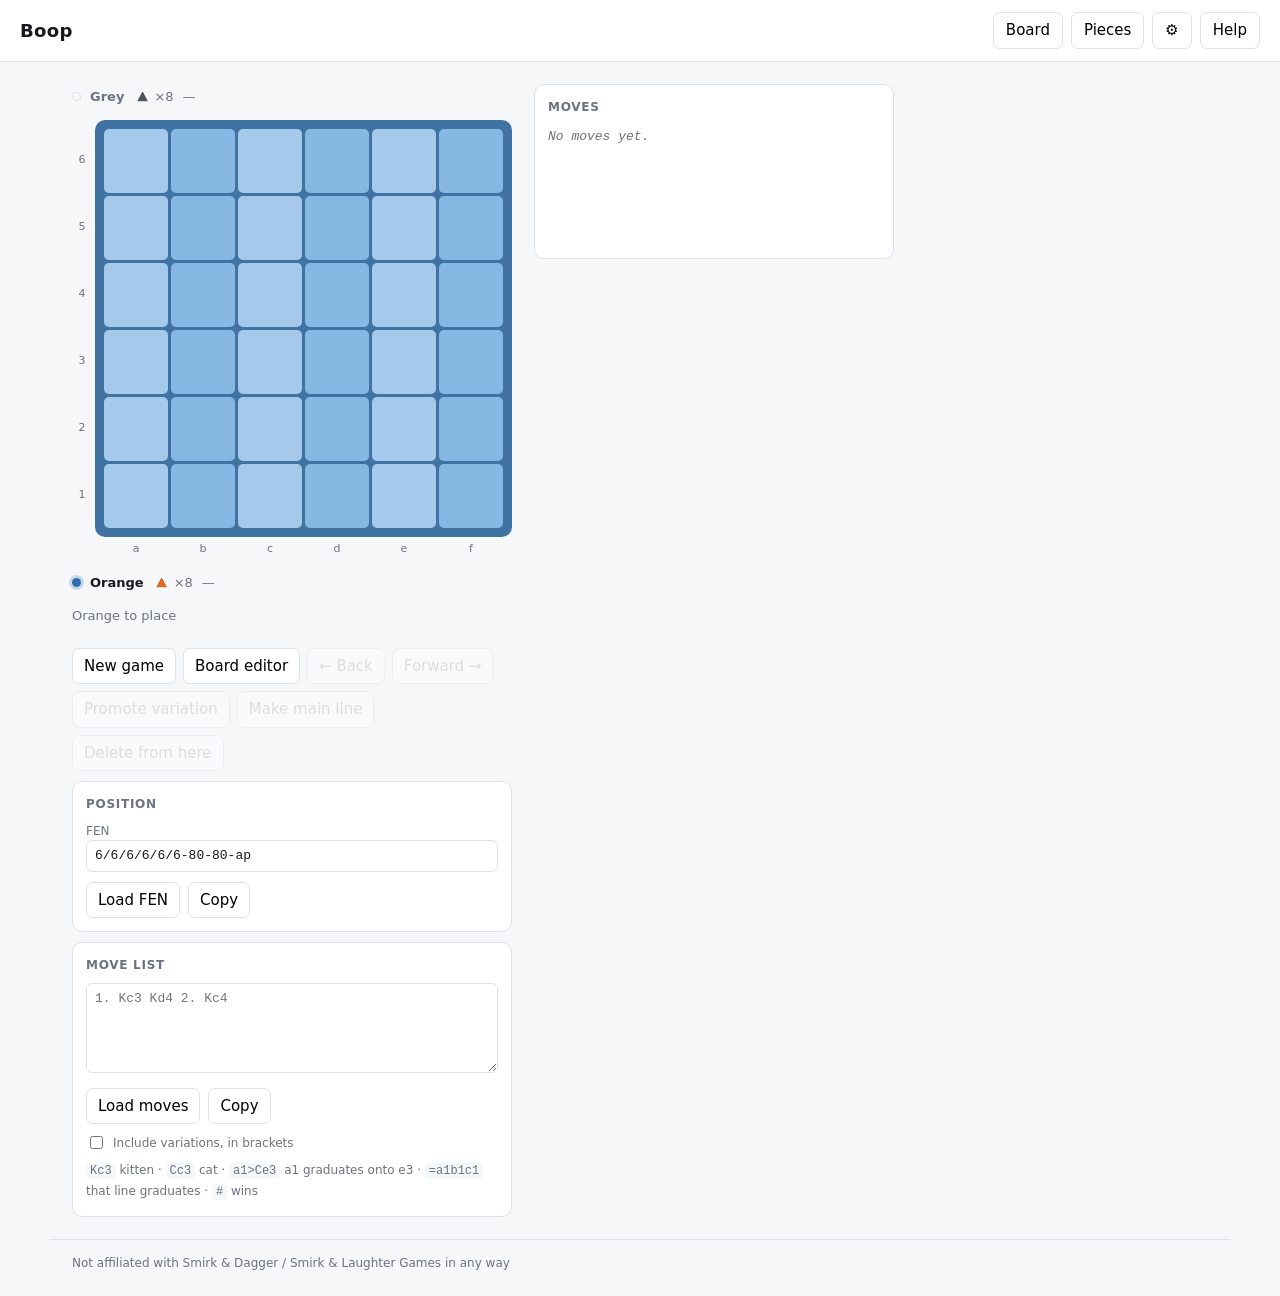
==== commit 3aa7782e: "Add files via upload" ====
--- a/index.html
+++ b/index.html
@@ -111,6 +111,14 @@
         <button class="tile" data-brush="b-kit" title="Grey kitten"></button>
         <button class="tile" data-brush="b-cat" title="Grey cat"></button>
         <button class="tile erase" data-brush="delete" title="Remove pieces">&#10005;</button>
+        <button class="tile sweep" id="palette-clear"
+                title="Clear the whole board" aria-label="Clear the whole board">
+          <svg viewBox="0 0 24 24" aria-hidden="true">
+            <path d="M4 7h16M9 7V5h6v2M7 7l1 12h8l1-12" fill="none"
+                  stroke="currentColor" stroke-width="2"
+                  stroke-linecap="round" stroke-linejoin="round"/>
+          </svg>
+        </button>
       </div>
     </div>
 
@@ -122,7 +130,8 @@
   <section class="panel">
     <div class="card" id="editor-card" hidden>
       <h2>Board editor</h2>
-      <p class="hint">Pick a tile, then click squares. The cross removes pieces.</p>
+      <p class="hint">Pick a tile, then click or drag over squares. Right-click
+        swaps colour; the cross removes pieces and the bin clears the board.</p>
 
       <label class="field">To move
         <select id="editor-turn">
@@ -160,7 +169,7 @@
       <div class="notation" id="notation"></div>
     </div>
 
-    <div class="card" id="graduation-card" hidden>
+    <div class="card graduation-card" id="graduation-card" hidden>
       <h2>Choose a line to graduate</h2>
       <p class="hint">Hover to preview, click to graduate.</p>
       <ul class="options" id="graduation-options"></ul>
@@ -170,6 +179,7 @@
   <section class="text-side">
     <div class="controls">
       <button id="new-game">New game</button>
+      <button id="toggle-editor" title="Set up any position, then continue from it">Board editor</button>
       <button id="back">&larr; Back</button>
       <button id="forward">Forward &rarr;</button>
       <button id="promote" title="Move this line up one level">Promote variation</button>
@@ -401,11 +411,23 @@
 
     <h3>The board editor</h3>
     <p>
-      <strong>Board editor</strong> at the foot of the page sets up any
-      position. Five tiles appear beside the board &mdash; a kitten and a cat
-      for each side, and a cross that removes pieces. Click a tile to pick it
-      up, then click squares to place that piece over and over.
-    </p>
+      <strong>Board editor</strong>, beside <strong>New game</strong> under the
+      board, sets up any position. Five tiles appear beside the board &mdash; a
+      kitten and a cat for each side, a cross that removes pieces, and a bin
+      that clears the whole board. Click a tile to pick it up, then click
+      squares to place that piece over and over.
+    </p>
+    <ul>
+      <li><strong>Drag</strong> across squares to fill a run of them in one
+        stroke &mdash; erasing too, if you started on a square that already
+        held the selected piece.</li>
+      <li><strong>Click a square that already holds the selected piece</strong>
+        and it comes off again, so a tile is its own undo. A different piece
+        is simply replaced.</li>
+      <li><strong>Right-click</strong>, over the board or over the tiles, to
+        swap to the other player's piece of the same kind &mdash; laying out
+        both sides never needs a trip back to the tiles.</li>
+    </ul>
     <p>
       Choose whose turn it is and how many kittens and cats each player holds.
       <strong>Every player owns exactly eight pieces</strong> counting the bed
@@ -445,8 +467,9 @@
 </dialog>
 
 <footer>
-  <button id="toggle-editor">Board editor</button>
-  <span class="footer-hint" id="editor-hint">Set up any position, then continue from it.</span>
+  <p class="disclaimer">
+    Not affiliated with Smirk &amp; Dagger / Smirk &amp; Laughter Games in any way
+  </p>
 </footer>
 
 <div class="picker" id="picker" hidden>
--- a/style.css
+++ b/style.css
@@ -121,6 +121,10 @@
   /* The list is right under the board now, so it has to leave the buttons
      below it somewhere to be. */
   .moves-card .notation { max-height: 45vh; }
+  /* Choosing which line graduates is the move you are in the middle of, so it
+     goes above the list rather than under it, where the list's own height
+     would push it off the screen. */
+  .graduation-card { order: -1; }
 }
 
 /* ---------- board ---------- */
@@ -369,6 +373,9 @@
 }
 .palette .tile .piece { width: 26px; height: 26px; }
 .palette .tile.erase { font-size: 17px; color: var(--danger); }
+/* Not a brush - it acts once - so it sits apart from the tiles you toggle. */
+.palette .tile.sweep { margin-top: 8px; color: var(--danger); }
+.palette .tile.sweep svg { width: 20px; height: 20px; }
 
 /* The board takes the whole column normally; with the palette beside it, it
    has to give up the palette's width so the two together still fit. */
@@ -388,13 +395,16 @@
 /* In the editor every square is clickable and the rules do not apply, so the
    usual playable/last markings are meaningless. */
 body[data-editing="1"] .square { cursor: cell; }
+/* Dragging across squares paints them, so the browser must not read the drag
+   as a scroll instead. */
+body[data-editing="1"] .board { touch-action: none; }
 
 footer {
   display: flex; align-items: center; gap: 12px;
   padding: 14px 22px 26px; max-width: 1180px; margin: 0 auto;
   border-top: 1px solid var(--line);
 }
-.footer-hint { font-size: 12px; color: var(--muted); }
+.disclaimer { margin: 0; font-size: 12px; color: var(--muted); }
 
 /* ---------- help ---------- */
 /* Entries in a menu that acts rather than sets something. */
